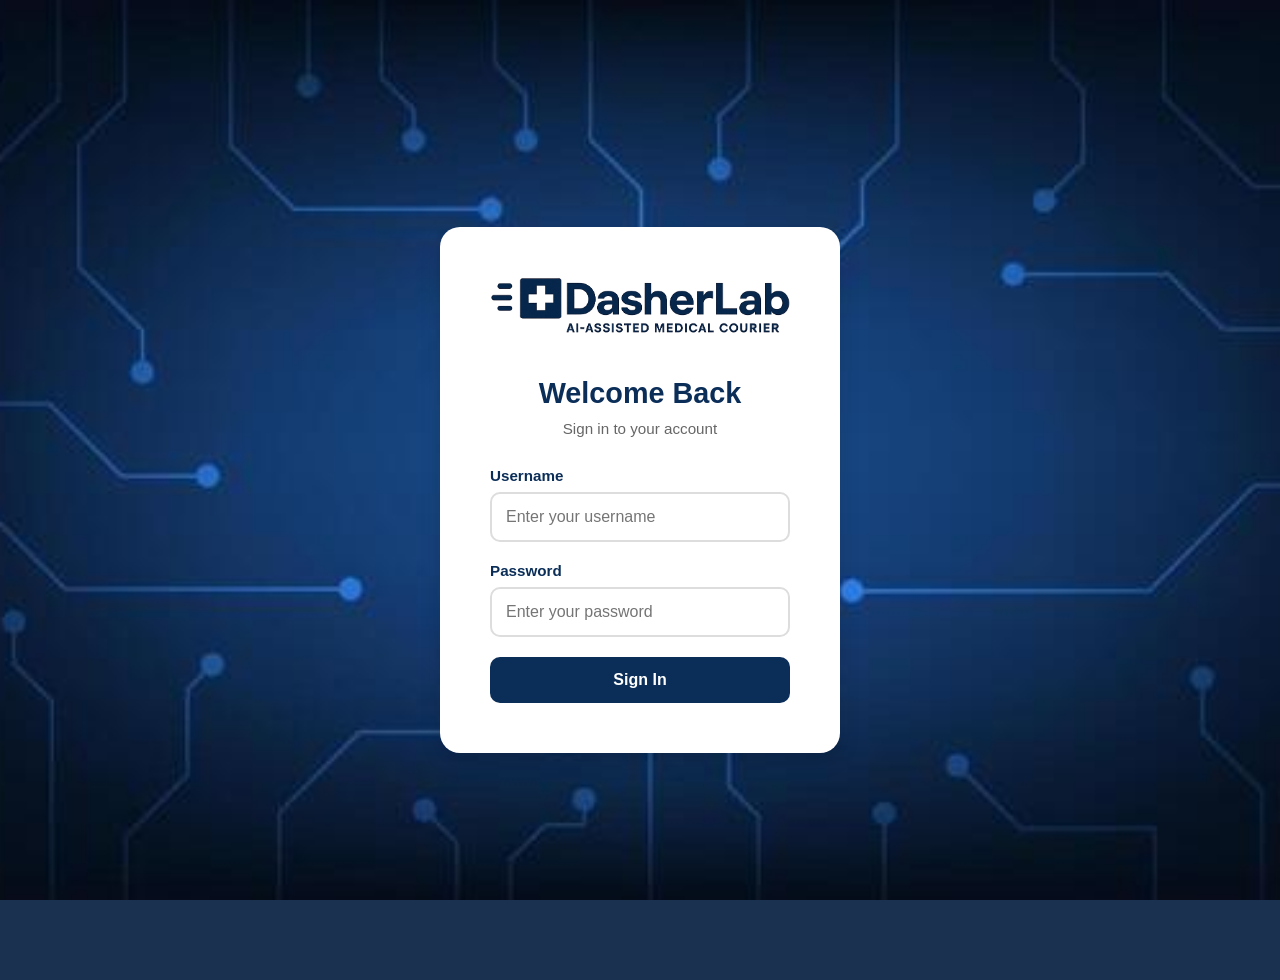
==== login.html @ 08150f31 "1" ====
<!DOCTYPE html>
<html lang="en">
<head>
    <meta charset="UTF-8">
    <meta name="viewport" content="width=device-width, initial-scale=1.0">
    <title>DasherLab Login</title>

    <link rel="stylesheet" href="style.css">
    <link rel="manifest" href="manifest.json">
    <link rel="icon" type="image/png" href="images/app-icon.png">
    <style>
        .login-container {
            display: flex;
            justify-content: center;
            align-items: center;
            min-height: 100vh;
            padding: 20px;
        }

        .login-card {
            background: white;
            border-radius: 20px;
            padding: 50px;
            box-shadow: 0 8px 20px rgba(0,0,0,.15);
            width: 100%;
            max-width: 400px;
            text-align: center;
        }

        .login-card .logo {
            margin-bottom: 30px;
            max-width: 300px;
        }

        .login-card h1 {
            color: #0b2e59;
            font-size: 1.8rem;
            margin-bottom: 10px;
        }

        .login-card p {
            color: #666;
            margin-bottom: 30px;
            font-size: 0.95rem;
        }

        .form-group {
            margin-bottom: 20px;
            text-align: left;
        }

        .form-group label {
            display: block;
            color: #0b2e59;
            font-weight: bold;
            margin-bottom: 8px;
            font-size: 0.95rem;
        }

        .form-group input {
            width: 100%;
            padding: 14px;
            border: 2px solid #ddd;
            border-radius: 10px;
            font-size: 1rem;
            transition: border-color .2s ease;
            box-sizing: border-box;
        }

        .form-group input:focus {
            outline: none;
            border-color: #0b2e59;
        }

        .login-button {
            width: 100%;
            padding: 14px;
            background: #0b2e59;
            color: white;
            border: none;
            border-radius: 10px;
            font-size: 1rem;
            font-weight: bold;
            cursor: pointer;
            transition: background .2s ease, transform .2s ease;
        }

        .login-button:hover {
            background: #0a2148;
            transform: translateY(-2px);
        }

        .login-button:active {
            transform: translateY(0);
        }

        @media (max-width: 900px) {
            .app {
                max-width: 100%;
                padding: 20px;
            }
            
            .login-card {
                padding: 35px;
            }

            .login-card h1 {
                font-size: 1.5rem;
            }
        }
    </style>
</head>

<body>

<div class="app">
    <div class="login-container">
        <div class="login-card">
            <img src="images/logo.png" class="logo" alt="DasherLab Logo">
            
            <h1>Welcome Back</h1>
            <p>Sign in to your account</p>

            <form id="loginForm" onsubmit="handleLogin(event)">
                <div class="form-group">
                    <label for="username">Username</label>
                    <input 
                        type="text" 
                        id="username" 
                        name="username" 
                        placeholder="Enter your username"
                        required
                    >
                </div>

                <div class="form-group">
                    <label for="password">Password</label>
                    <input 
                        type="password" 
                        id="password" 
                        name="password" 
                        placeholder="Enter your password"
                        required
                    >
                </div>

                <button type="submit" class="login-button">Sign In</button>
            </form>
        </div>
    </div>
</div>

<script>
    function handleLogin(event) {
        event.preventDefault();
        
        const username = document.getElementById('username').value;
        const password = document.getElementById('password').value;
        
        // Demo: accept any username and password
        if (username && password) {
            // Redirect to dashboard
            window.location.href = 'dashboard.html';
        }
    }
</script>

</body>
</html>
---- style.css ----
/* ===========================
   DasherLab Client Portal
   =========================== */

* {
    margin: 0;
    padding: 0;
    box-sizing: border-box;
}

body {
    font-family: Arial, Helvetica, sans-serif;
    background: url('images/background.jpg') center/cover fixed no-repeat;
    background-color: #1a314f;
    color: #1a1a1a;
}

.app {
    width: 100%;
    max-width: 1400px;
    margin: 0 auto;
    min-height: 100vh;
    padding: 40px 60px;
}

.header {
    text-align: center;
    margin-bottom: 35px;
    color:white;
}

.header p{

    color:#d9d9d9;

}
.logo {
    max-height: 90px;
    width: auto;
    max-width: 440px;
    margin-bottom: 0;
    object-fit: contain;
}

.header h1 {
    color: #0b2e59;
    font-size: 2rem;
    margin-bottom: 5px;
}

.header p {
    color: #666;
    font-size: 1rem;
}

.dashboard {
    display: flex;
    flex-direction: column;
    gap: 18px;
}

.card {
    background: white;
    border-radius: 18px;
    padding: 22px;
    box-shadow: 0 8px 20px rgba(0,0,0,.08);
    cursor: pointer;
    transition: .25s;
}

.card:hover {
    transform: translateY(-4px);
}

.icon {
    font-size: 2rem;
}

.card h2 {
    margin: 12px 0;
    color: #0b2e59;
}

.card p {
    color: #666;
}

footer {
    margin-top: 40px;
    text-align: center;
    color: #777;
    font-size: .9rem;
}
/* Pickup Wizard */

.pickup-container {
    display:flex;
    flex-direction:column;
    gap:20px;
}


.progress{

    background:white;

    border-radius:20px;

    margin:20px;

    padding:20px;

    text-align:center;

}

.progress-bar {
    width:100%;
    height:12px;
    background:#ddd;
    border-radius:20px;
    overflow:hidden;
}


.progress-fill {
    width:25%;
    height:100%;
    background:#1e7333;
    border-radius:20px;
}


.form-card {
    background:white;
    padding:25px;
    border-radius:18px;
    box-shadow:0 8px 20px rgba(0,0,0,.08);
}


.form-card h2 {
    color:#0b2e59;
    margin-bottom:20px;
}


.form-card label {

    display:block;
    margin-top:15px;
    margin-bottom:6px;
    font-weight:bold;

}


.form-card input {

    width:100%;
    padding:14px;
    border-radius:10px;
    border:1px solid #ccc;
    font-size:1rem;

}


.primary-button {

    width:100%;
    margin-top:25px;
    padding:15px;
    border:none;
    border-radius:12px;
    background:#0b2e59;
    color:white;
    font-size:1rem;
    cursor:pointer;

}


.back-button{

    background:white;

    color:#0b2f6b;

    border:none;

    border-radius:12px;

    padding:12px 20px;

    font-weight:bold;

    cursor:pointer;

    margin-top:20px;

}
.back-button:hover{

    background:#f0f0f0;

}
/* AI Home Screen */

.home {
    display:grid;
    grid-template-columns: 2fr 1fr;
    gap:30px;
    align-items: start;
}


.ai-welcome {

    background:white;
    padding:30px;
    border-radius:20px;
    text-align:left;
    box-shadow:0 8px 20px rgba(0,0,0,.08);

}

.quick-actions {
    background:white;
    padding:28px;
    border-radius:20px;
    box-shadow:0 8px 20px rgba(0,0,0,.08);
}


.ai-icon {

    font-size:60px;
}


.ai-welcome h2 {

    color:#0b2e59;
    margin:15px 0;

}


.ai-input {

    display:flex;
    margin-top:25px;
    gap:10px;

}


.ai-input input {

    flex:1;
    padding:14px;
    border-radius:10px;
    border:1px solid #ccc;

}


.ai-input button {

    background:#0b2e59;
    color:white;
    border:none;
    border-radius:10px;
    padding:0 20px;

}


.quick-actions h3 {

    color:#0b2e59;

}


.action-card {

    background:#f8fafc;
    margin-top:0;
    padding:20px;
    border-radius:18px;
    display:flex;
    gap:18px;
    align-items:center;
    box-shadow:0 5px 15px rgba(0,0,0,.08);
    cursor:pointer;
    transition: transform .2s ease, background .2s ease;

}

.action-card:hover {
    transform: translateY(-2px);
    background:#ffffff;
}


.action-card:first-letter {

    font-size:30px;

}


/* Bottom Navigation */

.bottom-nav {

    position:fixed;
    bottom:0;
    left:0;
    right:0;

    background:white;

    display:flex;
    justify-content:space-around;

    padding:12px;

    box-shadow:0 -5px 15px rgba(0,0,0,.1);

}


.bottom-nav a {

    text-decoration:none;
    color:#555;
    text-align:center;
    font-size:.8rem;

}


.bottom-nav .active {

    color:#0b2e59;

}/* Avery AI Employee */

.ai-avatar {

    display: flex;
    justify-content: center;
    align-items: center;
    margin: 0 auto 15px auto;

}

.ai-avatar img {

    width: 90px;
    height: 90px;

    object-fit: cover;

    border-radius: 50%;

    border: 3px solid #0b2e59;

    display: block;

}
.ai-welcome h2 {

    color:#0b2e59;
    font-size:2rem;

}


.ai-welcome h3 {

    color:#555;
    font-weight:normal;
    margin-bottom:10px;

}


.powered {

    font-size:.85rem;
    color:#777;

}


.ai-message {

    margin-top:25px;
    line-height:1.5;
    color:#444;

}


.chat-box {

    display:flex;
    gap:10px;
    margin-top:25px;

}


.chat-box input {

    flex:1;
    padding:15px;
    border-radius:12px;
    border:1px solid #ccc;

}


.chat-box button {

    background:#0b2e59;
    color:white;
    border:none;
    border-radius:12px;
    padding:0 20px;
    cursor:pointer;

}
/* Avery Chat */

.chat-container {

    margin-top:25px;

}


.messages {

    background:#f5f7fa;

    padding:15px;

    border-radius:15px;

    min-height:220px;

    display:flex;

    flex-direction:column;

    gap:15px;

}


.message {

    padding:12px 15px;

    border-radius:15px;

    max-width:85%;

    line-height:1.4;

}


.avery-message {

    background:white;

    align-self:flex-start;

}


.user-message {

    background:#0b2e59;

    color:white;

    align-self:flex-end;

}
.avery-message button {

    margin-top:10px;

    background:#0b2e59;

    color:white;

    border:none;

    padding:10px 15px;

    border-radius:10px;

    cursor:pointer;

}
.typing span {

    font-style: italic;
    opacity: .6;

}
.hidden {

    display:none;

}


textarea {

    width:100%;
    min-height:100px;
    padding:12px;
    border-radius:10px;
    border:1px solid #ccc;

}
.progress-fill {

    transition: width .4s ease;

}
.avery-guide-avatar{

    width:80px;
    height:80px;

    min-width:80px;

    border-radius:50%;

    object-fit:cover;

    object-position:center;

    flex-shrink:0;

}
.avery-guide-avatar{

    width:72px;
    height:72px;

    border-radius:50%;

    object-fit:cover;

    border:3px solid #0b2f6b;

}

.job-title{

    color:#666;
    font-size:.9rem;
    margin-bottom:8px;

}
.review-box{

    background:#f5f7fb;

    padding:15px;

    border-radius:12px;

    margin-bottom:20px;

}

.review-box p{

    margin:8px 0;

}
.dashboard-container{

padding:20px;

}


.dashboard-card{

background:white;

padding:20px;

margin-bottom:20px;

border-radius:16px;

box-shadow:0 2px 8px rgba(0,0,0,.08);

}


.dashboard-card h2{

color:#0b2f6b;

}
/* Top Navigation */

.top-nav{

    position: relative;
    display:flex;
    justify-content:center;
    align-items:center;
    min-height: 90px;

    padding:15px 20px;

    margin:15px;

    background:#fcfbfb;

    border-radius:20px;
    box-shadow:0 6px 18px rgba(0,0,0,.15);

}
.logo{

    max-height:90px;
    width:auto;
    max-width:440px;
    object-fit:contain;

}
.menu-button{
    position: absolute;
    right: 20px;
    top: 50%;
    transform: translateY(-50%);

    font-size:28px;

    cursor:pointer;

    color:rgb(23, 13, 44);

}

.side-menu{

    position:fixed;

    top:0;

    right:-300px;

    width:280px;

    height:100%;

    background:white;

    padding:30px;

    transition:.3s;

    z-index:1000;

}.close-menu{

    position:absolute;

    top:20px;

    right:20px;

    font-size:28px;

    border:none;

    background:none;

    cursor:pointer;

}
.side-menu.active{

    right:0;

}


.side-menu a{

    display:block;

    margin:20px 0;

    text-decoration:none;

    color:#0b2f6b;

    font-size:18px;

}
@media (max-width:900px){
    .app {
        max-width: 100%;
        padding: 20px;
    }
    .home {
        display:flex;
        flex-direction:column;
        gap:30px;
    }
    .ai-welcome,
    .quick-actions {
        padding:24px;
    }
    .bottom-nav {
        display:flex;
    }
}

@media (min-width:900px) {
    .bottom-nav {
        display: none;
    }
}

@media (max-width:768px){

    input,
    textarea,
    select{

        padding:12px;

        font-size:15px;

    }

}
.progress p{

    color:white;

    font-weight:bold;

}
/* Avery Chat */

.avery-chat{

    background:white;

    border-radius:20px;

    padding:18px;

    margin:20px;

    box-shadow:0 6px 18px rgba(0,0,0,.12);

}

.avery-header{

    display:flex;

    align-items:center;

    gap:12px;

    margin-bottom:15px;

}

.avery-small-avatar{

    width:60px;

    height:60px;

    border-radius:50%;

    object-fit:cover;

}

.avery-header span{

    font-size:14px;

    color:#777;

}

.avery-bubble{

    background:#f5f5f5;

    padding:16px;

    border-radius:18px;

    line-height:1.5;

}
.page-header{

    background:white;

    border-radius:20px;

    margin:20px;

    padding:25px;

    text-align:center;

}

.page-logo{

    height:80px;

    width:auto;

    margin-bottom:10px;

}

.avery-card{

    background:white;

    border-radius:20px;

    margin:20px;

    padding:20px;

    box-shadow:0 5px 15px rgba(0,0,0,.1);

}

.avery-header{

    display:flex;

    align-items:center;

    gap:15px;

    margin-bottom:15px;

}

.avery-small-avatar{

    width:60px;

    height:60px;

    border-radius:50%;

    object-fit:cover;

}

.avery-bubble{

    background:#f3f3f3;

    border-radius:18px;

    padding:18px;

}
.progress-container{

    width:100%;

    max-width:600px;

    margin:20px auto;

    text-align:center;

}

.progress-container p{

    color:white;

    font-weight:bold;

    text-align:center;

    margin:0 0 10px 0;

}
.request-card{

    background:white;

    border-radius:20px;

    padding:20px;

    margin-bottom:20px;

    box-shadow:0 5px 15px rgba(0,0,0,.08);

}

.status-pending{

    color:#d97706;

    font-weight:bold;

}

.status-accepted{

    color:#16a34a;

    font-weight:bold;

}

.secondary-button{

    background:#16a34a;

    color:white;

    border:none;

    cursor:default;

    padding:12px 28px;

    min-width:170px;

    border-radius:12px;

    font-weight:600;

    text-align:center;

}

.dispatch-overview{

background:white;

border-radius:20px;

padding:25px;

margin-bottom:25px;

}



.overview-grid{

display:grid;

grid-template-columns:repeat(4, minmax(0, 1fr));

gap:15px;

width:100%;

}


.overview-card{

background:#f5f7fa;

border-radius:15px;

padding:20px;

text-align:center;

box-sizing:border-box;

min-width:0;

}


.overview-card h3{

font-size:32px;

margin:0;

}

@media(max-width:768px){

.overview-grid{

grid-template-columns:1fr 1fr;

}

}

.dispatch-overview h2{

margin-bottom:20px;

}

.dispatch-overview{

overflow:hidden;

}

/* AI ACTIVITY FEED */

.activity-list {
    display: flex;
    flex-direction: column;
    gap: 15px;
}


.activity-item {
    display: flex;
    align-items: center;
    gap: 15px;
    padding: 15px;
    background: rgba(0,0,0,0.05);
    border-radius: 10px;
}


.activity-item span {
    font-size: 1.5rem;
}


.activity-item p {
    margin: 0;
    flex: 1;
}


.activity-item small {
    opacity: .6;
}
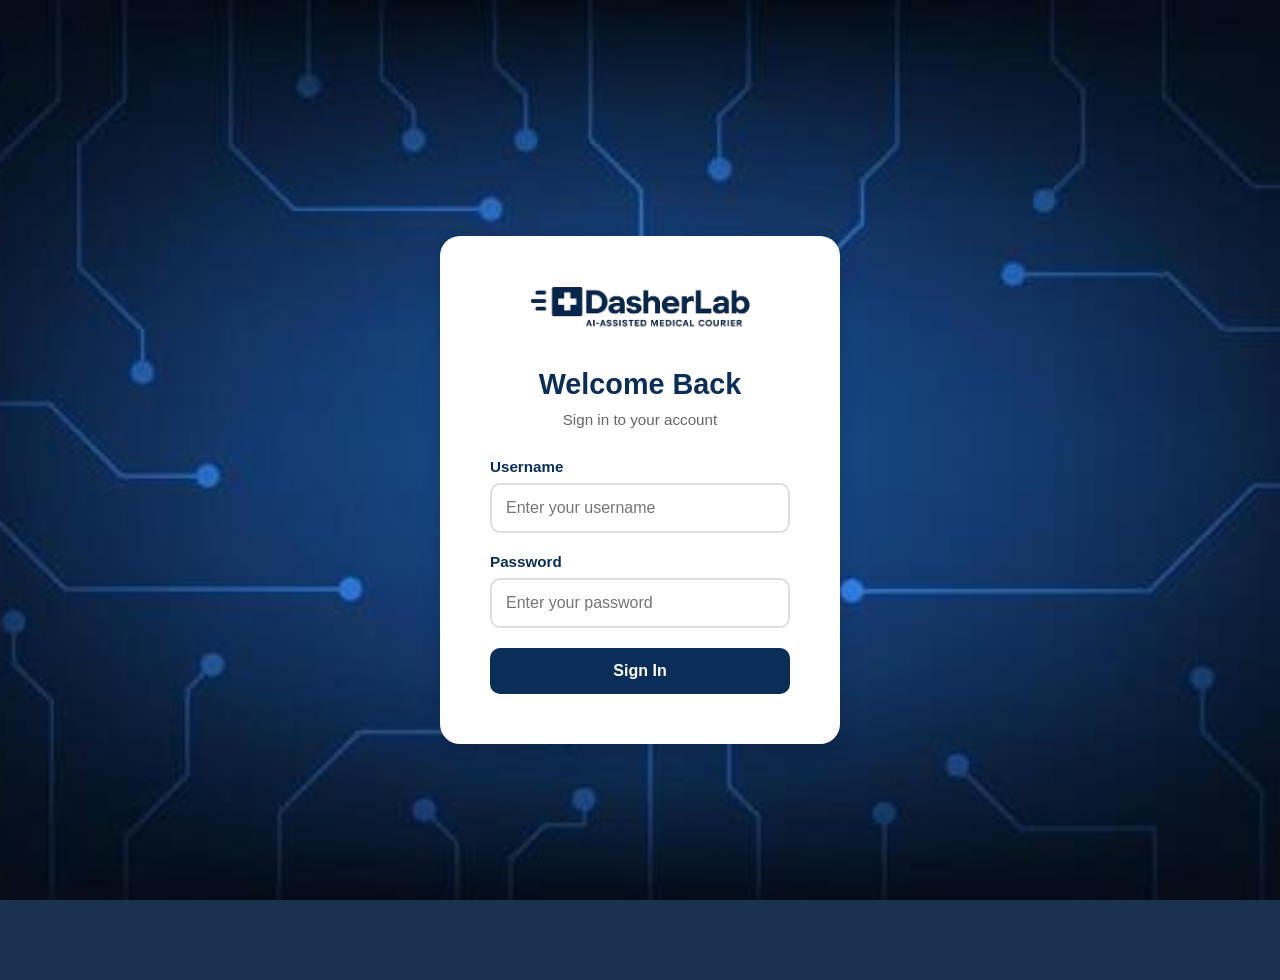
==== commit 9ba9c2b0: "v1.0" ====
--- a/login.html
+++ b/login.html
@@ -29,7 +29,7 @@
 
         .login-card .logo {
             margin-bottom: 30px;
-            max-width: 300px;
+            max-width: 220px;
         }
 
         .login-card h1 {
--- a/style.css
+++ b/style.css
@@ -35,7 +35,7 @@
 
 }
 .logo {
-    max-height: 90px;
+    max-height: 72px;
     width: auto;
     max-width: 440px;
     margin-bottom: 0;
@@ -640,7 +640,7 @@
 }
 .logo{
 
-    max-height:90px;
+    max-height:72px;
     width:auto;
     max-width:440px;
     object-fit:contain;
@@ -721,6 +721,15 @@
     .app {
         max-width: 100%;
         padding: 20px;
+    }
+    .top-nav {
+        justify-content: flex-start;
+        padding-left: 10px;
+    }
+    .top-nav .logo {
+        max-height: 50px !important;
+        width: auto;
+        margin-left: 0;
     }
     .home {
         display:flex;
